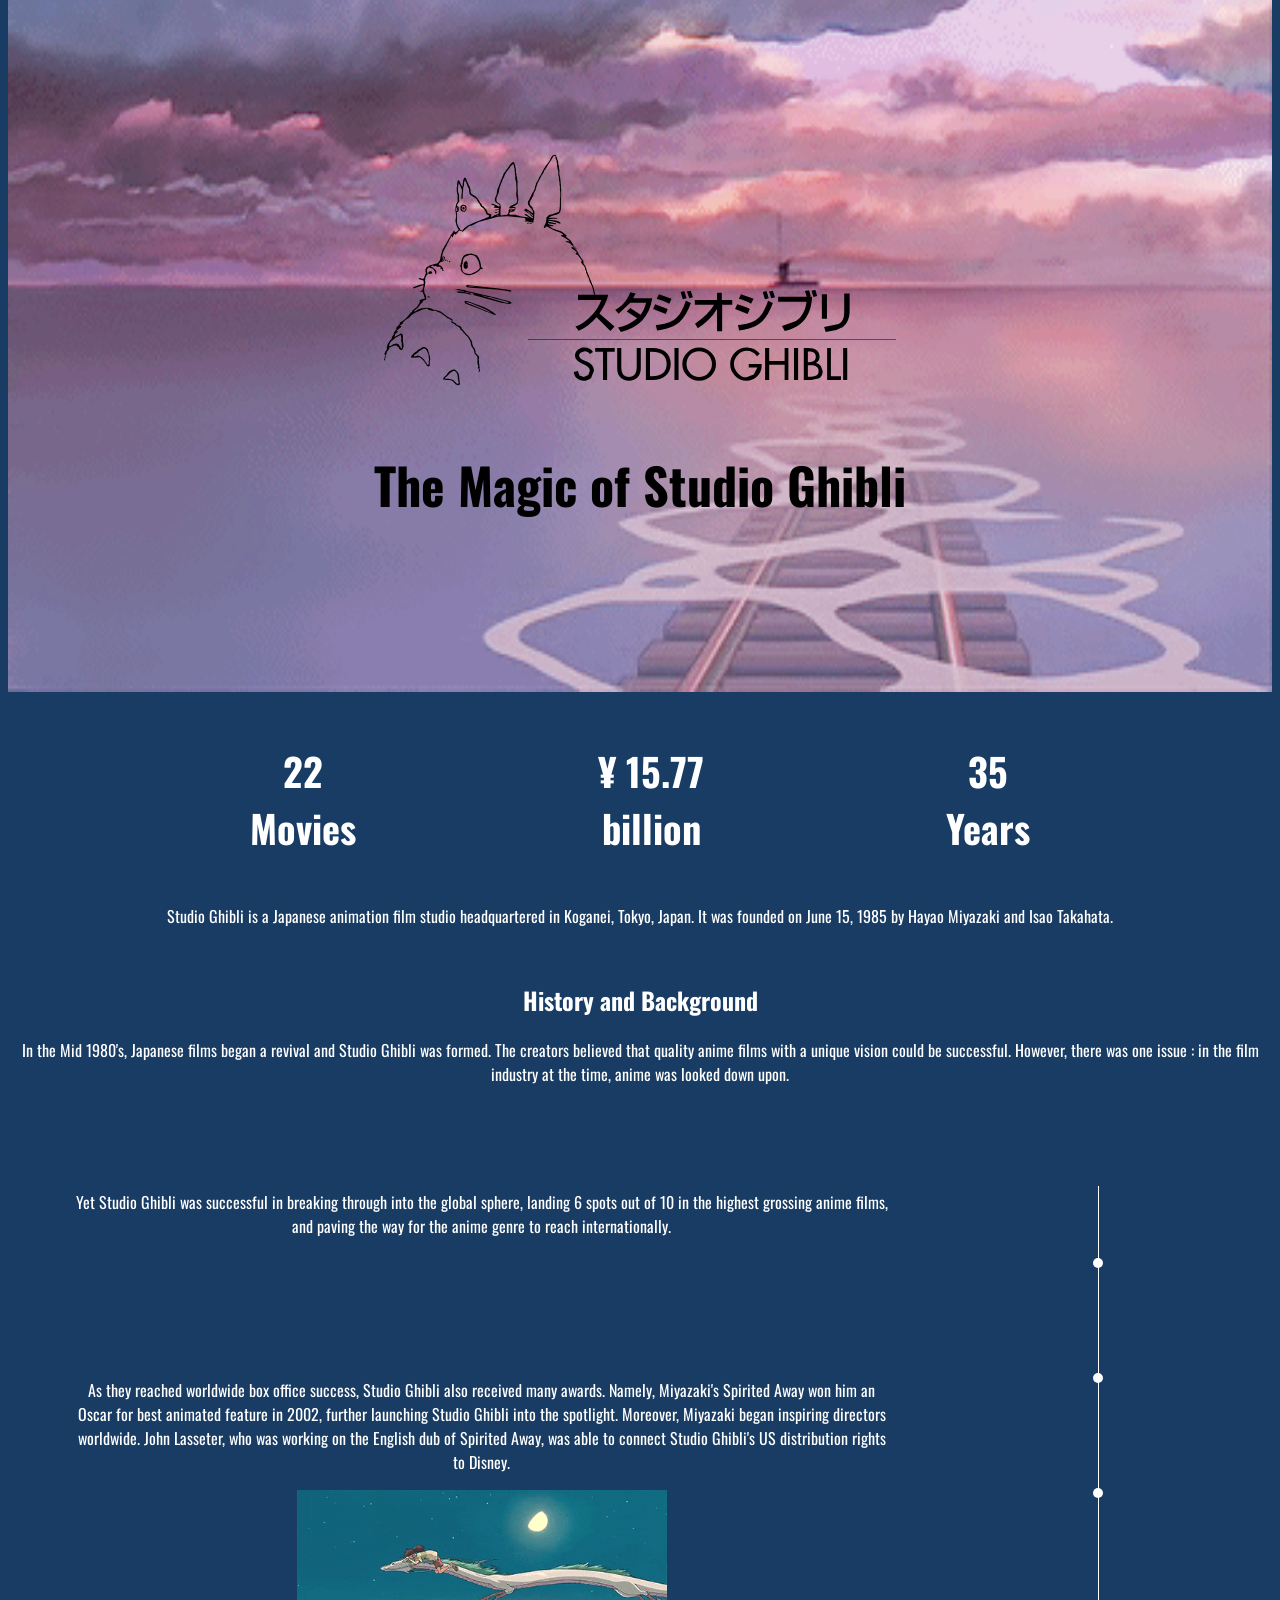
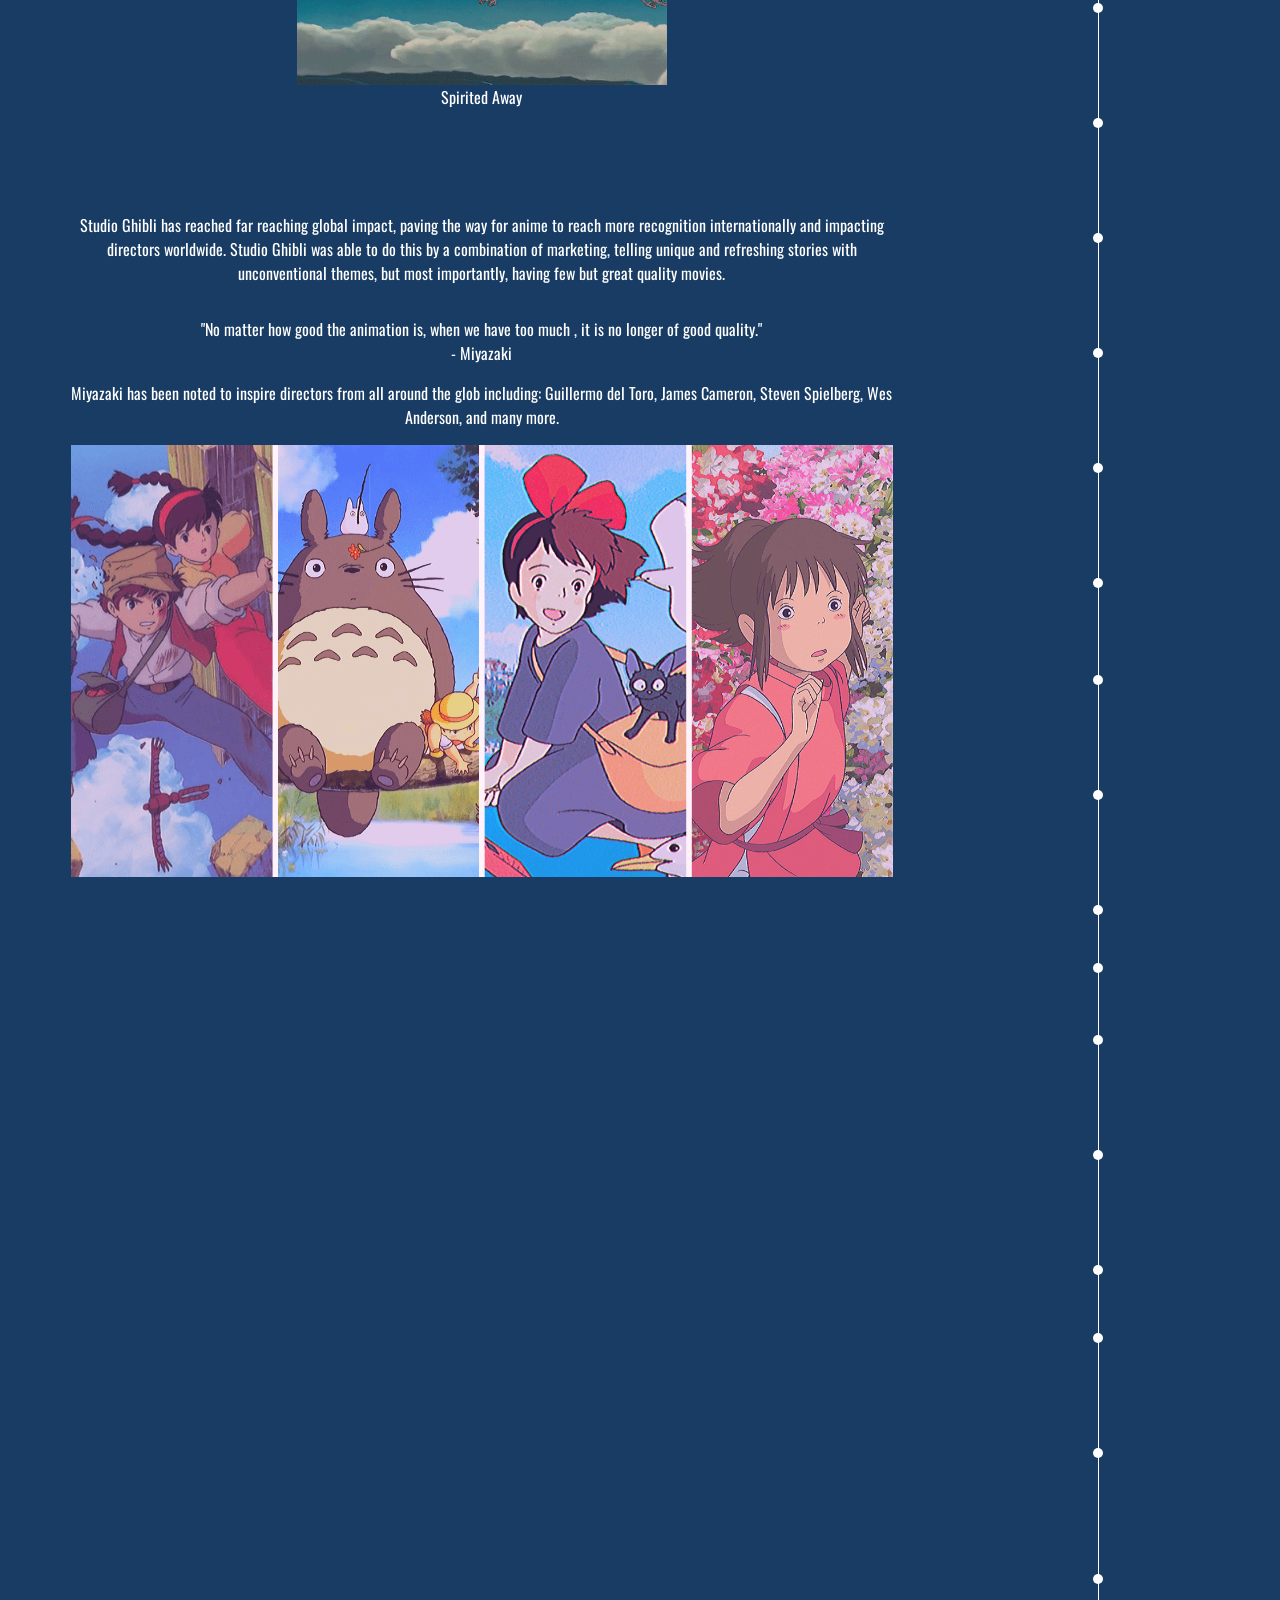
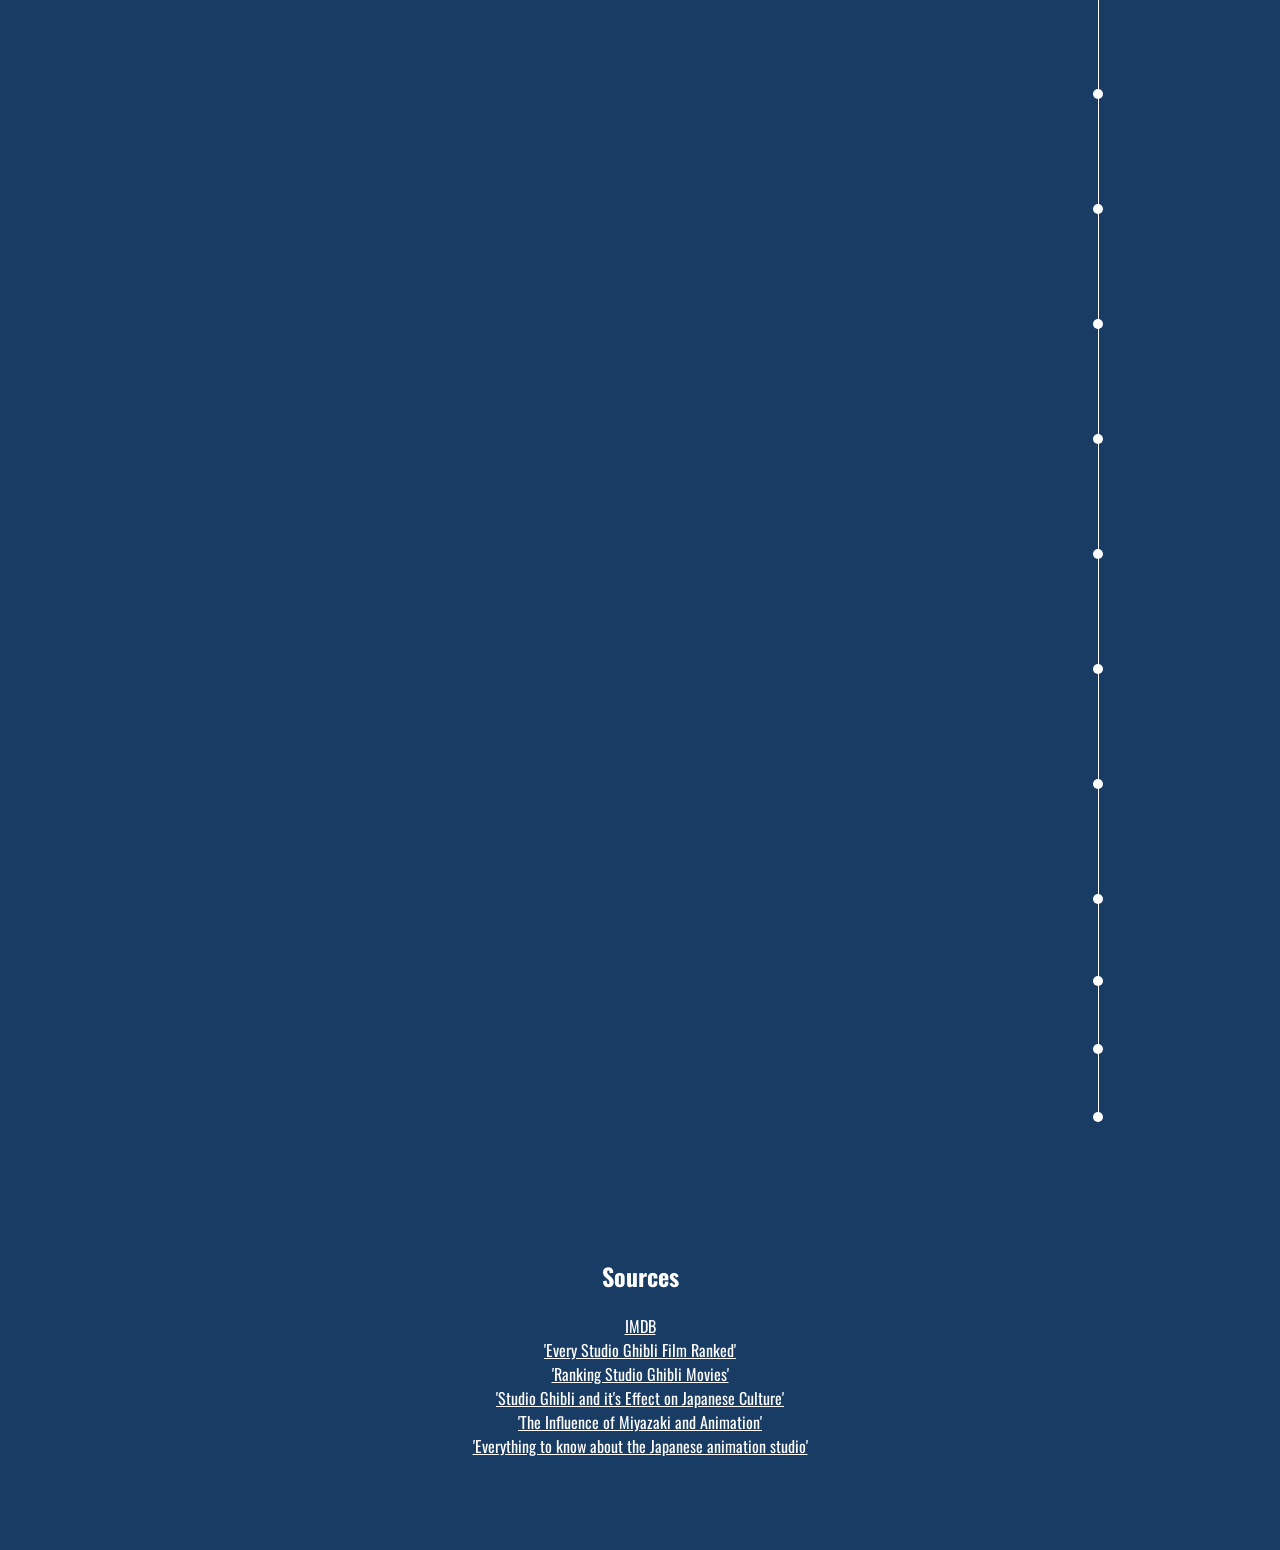
==== index.html @ 390202ee "index" ====
<head>
    <!-- <script src = https://code.highcharts.com/highcharts.js></script> -->
    <script src="https://code.highcharts.com/highcharts.js"></script>
<script src="https://code.highcharts.com/highcharts-more.js"></script>
<script src="https://code.highcharts.com/modules/exporting.js"></script>
<script src="https://code.highcharts.com/modules/accessibility.js"></script>
<link href="https://fonts.googleapis.com/css2?family=PT+Serif&display=swap" rel="stylesheet">
<link href="https://fonts.googleapis.com/css2?family=Oswald&display=swap" rel="stylesheet">
<script src="https://ajax.googleapis.com/ajax/libs/jquery/2.1.3/jquery.min.js"></script>
<link href = "final.css" rel = "stylesheet" type = "text/css"> 

</head>

<body>
    <div id = 'banner'> 
        <img id = 'bannerimg' src = 'banner.gif'> </div>
        <img id = 'overimg' src = 'studio-ghibli-logo.svg'> </div>
        <h1 id = 'title'> The Magic of Studio Ghibli </h1>
    
    <br> 
        <div id = 'container'>

            <div class = 'd1'>
            <h2> 22  <br> Movies </h2>
            </div>

            <div class = 'd1'>
                <h2> ¥ 15.77 <br>  billion </h2>
            </div>

            <div class = 'd1'>
            <h2> 35 <br> Years </h2>
            </div>

        </div>
        <div> 
        
            <p class = 'information'> Studio Ghibli is a Japanese animation film studio headquartered in Koganei, Tokyo, Japan.
                It was founded on June 15, 1985 by Hayao Miyazaki and Isao Takahata.  </p>
            <br>
            <h2> History and Background</h2>
            <p class = 'information'> In the Mid 1980's, Japanese films began a revival and Studio Ghibli was formed. The creators believed that quality anime films
                with a unique vision could be successful. However, there was one issue : in the film industry at the time, anime was looked down upon. 
            <br> 
               
        </div>
    <br>
    <div id = 'vis'> 
        <div id = 'veryleft'> </div>
        <div id = 'left'>
            <br>
            <br>
            <div id = 'top10anime'>
            </div>
            <div id = 'customLegend'> </div>
            <br> 
            <p class = 'information'> Yet Studio Ghibli was successful in breaking through into the global sphere, landing 6 spots out of 10 in the highest grossing anime films, and paving the way for the anime genre to reach internationally.</p>
            
            <br> <br> <br> 
            <div id = 'gross'></div>
            <br>
            <br><br> 

            <p class = 'information'> As they reached worldwide box office success, Studio Ghibli also received many awards. Namely, Miyazaki's Spirited Away won him an Oscar for best animated feature in 2002,
              further launching Studio Ghibli into the spotlight. Moreover, Miyazaki began inspiring directors worldwide. John Lasseter, who was working on the English dub of Spirited Away, was able to connect Studio Ghibli's US distribution rights to Disney. 

          </p>
            <figure>
                <img id = 'spiritedgif' src = 'spiritedgif.gif'>
                <figcaption> Spirited Away</figcaption>
            </figure>
            <br>
            <br>
        
            
            <div id = 'directors'> </div>
            
            <br> 
            <br> 
            <p class = 'information'> Studio Ghibli has reached far reaching global impact, paving the way for anime to reach more recognition internationally and impacting directors worldwide. 
                Studio Ghibli was able to do this by a combination of marketing, telling unique and refreshing stories with unconventional themes, but most importantly, having few but great quality movies. 

            <div id = 'RT'> 
                <div id = 'RTGhibli'> </div>
                <div id = 'RTDisney'> </div>
            </div> 
            <p class = 'information'> "No matter how good the animation is, when we have too much , it is no longer of good quality." <br> - Miyazaki</p>
            <p class = 'information'> Miyazaki has been noted to inspire directors from all around the glob including: Guillermo del Toro, James Cameron, Steven Spielberg, Wes Anderson, and many more.</p>
            <div class = 'lastpic'> 
                <img id = 'characters' src = 'characters.png'> 
            </div>
           
        </div>
        <div id = 'center'>

        </div>

        <div id = 'right'>

              
              <section class="timeline">
                <ul>
                  <li>
                    <div class = 'timelinediv'>
                      <time>June 15, 1985</time>  Studio Ghibli is founded by Hayao Miyazaki and Isao Takahata
                    </div>
                  </li>
                  <li>
                    <div class = 'timelinediv'>
                      <img id = 'cits' src  = 'castleinthesky.jpg' alt = 'logo'>
                      <p class = 'img_description'> <time> August 2, 1986 </time> Castle in the Sky is released. A story about a boy and a girl attempting to keep a crystal away from a military organisation.</p>
                    </div>
                  </li>
                  <li>
                    <div class = 'timelinediv'>
                        <img id = 'cits' src  = 'gof.jpg' alt = 'logo'>
                        <p class = 'img_description'> <time> April 16, 1988 </time> Grave of the Fireflies is released. A tale Seita and his younger sister whose home is bombed during WWII.</p>

                    </div>
                  </li>
                  <li>
                    <div class = 'timelinediv'>
                        <img id = 'cits' src  = 'totoro.jpeg' alt = 'logo'>
                        <p class = 'img_description'> <time> April 16, 1988 </time> My Neighbor Totoro is released. While exploring the neighbouring forest, Mei stumbles upon a magical world of cryptids, creatures and monsters</p>

                    </div>
                  </li>
                  <li>
                    <div class = 'timelinediv'>
                        <img id = 'cits' src  = 'kiki.jpg' alt = 'logo'>
                        <p class = 'img_description'> <time> July 29, 1989 </time> Kiki's Delivery Service is released. Kiki is a young witch in training who moves to a new town and freelances at a bakery</p>

                    </div>
                  </li>
                  <li>
                    <div class = 'timelinediv'>
                        <img id = 'cits' src  = 'onlyyes.jpg' alt = 'logo'>
                        <p class = 'img_description'> <time> July 20, 1991 </time> Only Yesterday is released. A realistic drama of Taeko Okajima’s life: as a school girl and her in the present day. </p>

                    </divclass>
                  </li>
                  <li>
                    <div class = 'timelinediv'>
                        <img id = 'cits' src  = 'porco.jpg' alt = 'logo'>
                        <p class = 'img_description'> <time> July 18, 1992 </time> Porco Rosso is released. Transformed into a pig following the events of WWI, Porco Rosso lives out his days as a freelance bounty hunter,</p>

                    </div>
                  </li>
                  <li>
                    <div class = 'timelinediv'>
                        <img id = 'cits' src  = 'oceanwaves.jpg' alt = 'logo'>
                        <p class = 'img_description'> <time> May 5, 1993 </time> Ocean Waves is released. It is about a love triangle between two good friends and a new girl.</p>

                    </div>
                  </li>
                  <li>
                    <div class = 'timelinediv'>
                        <img id = 'cits' src  = 'pompoko.jpeg' alt = 'logo'>
                        <p class = 'img_description'> <time> May 16, 1994 </time> Pom Poko is released. The raccoon community must learn to defend themselves using transformation</p>

                    </div>
                  </li>

                  <li>
                    <div class = 'timelinediv'>
                       
                       <time> 1997 </time> Princess Mononoke becomes the first ever animated film to win the Japan Academy Prize for Picture of the Year.
                    </div>
                  </li>
                  <li>
                    <div class = 'timelinediv'>
                        <img id = 'cits' src  = 'woth.jpg' alt = 'logo'>
                        <p class = 'img_description'> <time> July 15, 1995 </time> Whisper of the Heart is released. When Shizuku finds that every library book has already been checked by ‘Seiji’, she sets out to find him</p>

                    </div>
                  </li>
                           
                  <li>
                    <div class = 'timelinediv'>
                        <img id = 'cits' src  = 'pm.jpeg' alt = 'logo'>
                        <p class = 'img_description'> <time> July 12, 1997 </time> Princess Mononoke is released. Prince Ashitaka protects his rural village from threats of the forest</p>

                    </div>
                  </li>


                  <li>
                    <div class = 'timelinediv'>
                       January 21, 1998 </time> Yoshifumi Kondo, Miyazaki's successor, unexpectedly dies. 
                    </div>
                  </li>
                  <li>
                    <div class = 'timelinediv'>
                       September 1988 </time>Studio Ghibli makes its first appearance in US Theaters with "Kiki's Delivery Service"
                    </div>
                  </li>
                  <li>
                    <div class = 'timelinediv'>
                        <img id = 'cits' src  = 'yamadas.jpeg' alt = 'logo'>
                        <p class = 'img_description'> <time> July 17, 1999 </time> My Neighbors the Yamadas is released. The film follows the Yamada family as they struggle as a barely functional family.</p>

                    </div>
                  </li>
                  <li>
                    <div class = 'timelinediv'>
                        <img id = 'cits' src  = 'spirited.jpg' alt = 'logo'>
                        <p class = 'img_description'> <time> July 20, 2001 </time> Spirited Away is released. Chihiro is seperated from her parents after entering an abandoned village and is thrown into the spirit world. </p>

                    </div>
                  </li>
                  <li>
                    <div class = 'timelinediv'>
                      
                        <time> October 2001 </time>Studio Ghibli Museum is opened

                    </div>
                  </li>
                  <li>
                    <div class = 'timelinediv'>
                        <img id = 'cits' src  = 'catreturns.svg' alt = 'logo'>
                        <p class = 'img_description'> <time> July 20, 2002 </time> The Cat Returns is released. When high schooler Haru saves a cat from oncoming traffic, she is sucked into the secret world of cats.</p>

                    </div>
                </li>
                <li>
                    <div class = 'timelinediv'>
                       
                       <time> 2003 </time> Hayao Miyazaki wins an Oscar for best nominated feature for his film "Spirited Away". It is the first non-English language film to win this Oscar.
                    </div>
                  </li>
                <li>
                    <div class = 'timelinediv'>
                        <img id = 'cits' src  = 'howlsmoving.jpg' alt = 'logo'>
                        <p class = 'img_description'> <time> November 20, 2004 </time> Howl's Moving Castle is released. When Sophie is cursed and turns to a 90-year-old woman, she seeks out Howl and his castle</p>

                    </div>
                </li>
                <li>
                    <div class = 'timelinediv'>
                        <img id = 'cits' src  = 'tales.jpg' alt = 'logo'>
                        <p class = 'img_description'> <time> July 29, 2006 </time> Tales from Earthsea is released. In the land of Earthsea, a mysterious force threatens to plunge humanity into destruction and chaos</p>

                    </div>
                </li>
                <li>
                    <div class = 'timelinediv'>
                        <img id = 'cits' src  = 'ponyo.jpg' alt = 'logo'>
                        <p class = 'img_description'> <time> July 19, 2008 </time> Ponyo is released. The daughter of the underwater sea-wizard Fujimoto, escape onto the surface to be adopted into the family of Sōsuke</p>

                    </div>
                </li>
                <li>
                    <div class = 'timelinediv'>
                        <img id = 'cits' src  = 'arriety.jpg' alt = 'logo'>
                        <p class = 'img_description'> <time> July 10, 2010 </time> Arrietty is released. Arrietty is a miniature being known as a burrower, her family are maybe the last of their kind.</p>

                    </div>
                </li>
                <li>
                    <div class = 'timelinediv'>
                        <img id = 'cits' src  = 'uponpoppy.jpg' alt = 'logo'>
                        <p class = 'img_description'> <time> July 16, 2011 </time> From Up on Poppy Hill is released. The film tells the story of Umi Matsuzaki, a high school girl living in a boarding house. </p>

                    </div>
                </li>
                <li>
                    <div class = 'timelinediv'>
                        <img id = 'cits' src  = 'windrises.jpg' alt = 'logo'>
                        <p class = 'img_description'> <time> July 20, 2013 </time> The Wind Rises is released. The film follows Jiro as he trains to be a prodigious aircraft designer</p>

                    </div>
                </li>
                <li>
                    <div class = 'timelinediv'>
                        <img id = 'cits' src  = 'kaguya' alt = 'logo'>
                        <p class = 'img_description'> <time> November 23, 2013 </time>The Tale of Princess Kaguya is released. Based on a story from 10th century folklore, Princess Kaguya is found, the size of a bean, in a bamboo shoot.</p>
                    </div>
                  </li>
                  <li>
                    <div class = 'timelinediv'>
                        <img id = 'cits' src  = 'marnie.jpg' alt = 'logo'>
                        <p class = 'img_description'> <time> July 19, 2014 </time> When Marnie Was There is released. Anna finds a mysterious kindred spirit in Marnie, a girl who lives in an austere mansion</p>

                    </div>
                  </li>
                  <li>
                    <div class = 'timelinediv'>
                       
                       <time> 2017 </time> Hayao Miyazaki comes out of retirement to work on his upcoming unreleased movie.
                    </div>
                  </li>
                  <li>
                    <div class = 'timelinediv'>
                       
                       <time> April 5, 2018 </time> Founder and Director Isao Takahata dies at age 82. 
                    </div>
                  </li>
                  <li>
                    <div class = 'timelinediv'>
                       
                       <time> Fall 2022 </time> Studio Ghibli Theme Park is set to open.
                    </div>
                  </li>
                </ul>
              </section>
           

            </div>
        </div>

    </div>
    <div id = 'credits'> 
      <h2> Sources </h2>
      <a class = 'link' href="pro.imdb.com"> IMDB </a>
      <br> 
      <a class = 'link' href="https://www.nme.com/blogs/nme-blogs/films-of-studio-ghibli-ranked-2365718">'Every Studio Ghibli Film Ranked'</a>
      <br> 
      <a class = 'link' href= 'https://www.nytimes.com/2017/10/12/movies/ranking-studio-ghibli-movies.html'> 'Ranking Studio Ghibli Movies' </a>
      <br> 
      <a class = 'link' href= 'https://www.arcgis.com/apps/Cascade/index.html?appid=b2e39738b7d140babc407db5a40415e8'> 'Studio Ghibli and it's Effect on Japanese Culture' </a>
      <br>
      <a class = 'link' href= 'https://controlforever.com/read/influence-miyazaki-animation/'> 'The Influence of Miyazaki and Animation' </a>
      <br>
      <a class = 'link' href= 'https://www.vogue.fr/fashion-culture/article/studio-ghibli-everything-to-know-japanese-animation'> 'Everything to know about the Japanese animation studio' </a>
    </div>
</body>




<script src="http://ajax.googleapis.com/ajax/libs/jquery/1.7.1/jquery.min.js" type="text/javascript"></script>
<script src = "final.js"></script>
---- final.css ----
body {
    background-color: #183C64;
}
figcaption{
    color: white;
    font-family: 'Oswald';
    text-align: center;
}
.symbol {
    width:20px;
    height:20px;
    margin-right:20px;
    float:left;
    -webkit-border-radius: 10px;
    border-radius: 10px;
}
.serieName {
    float:left;
    cursor:pointer;
    font-family: 'Oswald';
    font-size: 1.5vw;
    
}

.item {
    height:40px;
    clear:both;
    background-color: white;
    padding-left: 5%;
    
}

#spiritedgif{
    display: block;
    margin-left: auto;
    margin-right: auto;
    width: 50%;
}

h2, h3{
    font-family: 'Oswald';
    color: white;
}
h2{
    text-align: center;
}
.information{
    text-align: center;
    color: white;
}
h1{
    text-align: center;
    font-family: 'Oswald';
    font-size: 50px;
    /* color: white; */
}
#overimg{
    position: absolute;
    top: 5%;
    left: 30%;
    width: 40%;
    height: 50%;
}
#title{
    position: absolute;
    top: 50%;
    left: 50%;
    transform: translate(-50%, -50%);
}

#banner{
    width: 100%;
    height: 100%;
    margin-top: -100px;
    margin-bottom: -100px;
}

#characters{
    width: 100%;
}


#banner img{
  
    width: 100%;
    height: 100%;
    overflow: hidden;
    margin-top: -100px;
    margin-bottom: -100px;
}   



#cits{
    width:100px;
    height: 100px;
    left: -275px;
}

p {
    font-family: 'Oswald', sans-serif
}

.blurb{
    text-align: center
}

div {
    overflow-x: hidden;
}
#gross, #figcap, #top10anime, #directors{
    width: 100%;
    height: auto;
}


#vis{
    display:flex;
    flex-direction: row;
    width: 100%
}
#veryleft{
    width: 5%;
}
#right{
    width: 27.5%;
}
#center{
    width: 2.5%;
}
#left{
    width: 65%;
}

#RT{
    display: flex;
    flex-direction: row;
}
#RT div{
    width: 50%;
}
#container{
    border: 0px;
    display: flex;
    justify-content: space-evenly;
    flex-direction: row;
}



.d1{
    text-align: center;
    font-size: 2vw;

}

.img_description{
    position: absolute;
    top: -10;
    bottom: 10;
    left:5;
    right: 0;
    background:  black;
    color: #fff;
    visibility: hidden;
    opacity: 0;
    transition: opacity 0.2s, visibility .2s;
    height: 100%;
    width: 100%;
    padding: 0;
}
.timelinediv:hover .img_description{
    visibility: visible;
    opacity: 1;
}


.timeline  {
    font: normal 16px/1.5 "Helvetica Neue", sans-serif;
    background: #183C64;
    color:white;
    overflow-x: auto;
    padding-bottom: 50px;
  } 

.timeline ul {
    background: #183C64;
    padding: 50px 0;
  }

.timeline ul li {
    list-style-type: none;
    position: relative;
    width: 1px;
    margin: 0 auto;
    padding-top: 5px;
    background: white;
  }

.timeline ul li::after {
    content: '';
    position: absolute;
    left: 50%;
    bottom: 0;
    transform: translateX(-50%);
    width: 10px;
    height: 10px;
    border-radius: 50%;
    background: inherit;
  }

.timeline ul li div {
    position: relative;
    bottom: 0;
    width: 100;
    padding: 5px;
    background: black;
    font-family: "Oswald";
    font-size: 0.75vw;
  }

.timeline ul li div img{
    width: 100%;

}


  
.timeline ul li:nth-child(odd) div {
    left: 2vw;
  }
.timeline ul li:nth-child(even) div {
    left: -12em;
  }

time {
    display: block;
    font-size: 1vw;
    font-weight: bold;
    margin-bottom: 5px;
  }

  

.timeline ul li::after {
    transition:  .5s ease-in-out;
  }
 
  
.timeline ul li.in-view::after {
    background: black;
}
  
.timeline ul li div {
    visibility: hidden;
    opacity: 0;
    transition: all .5s ease-in-out;
  }
  .timeline ul li:nth-child(odd) div {
    transform: translate3d(200px, 0, 0);
  }
  
  .timeline ul li:nth-child(even) div {
    transform: translate3d(-200px, 0, 0);
  }
  
  .timeline ul li.in-view div {
    transform: none;
    visibility: visible;
    opacity: 1;
  }


#credits{
    text-align: center;
}

.link{
    color: white;
    font-family: 'Oswald';
}
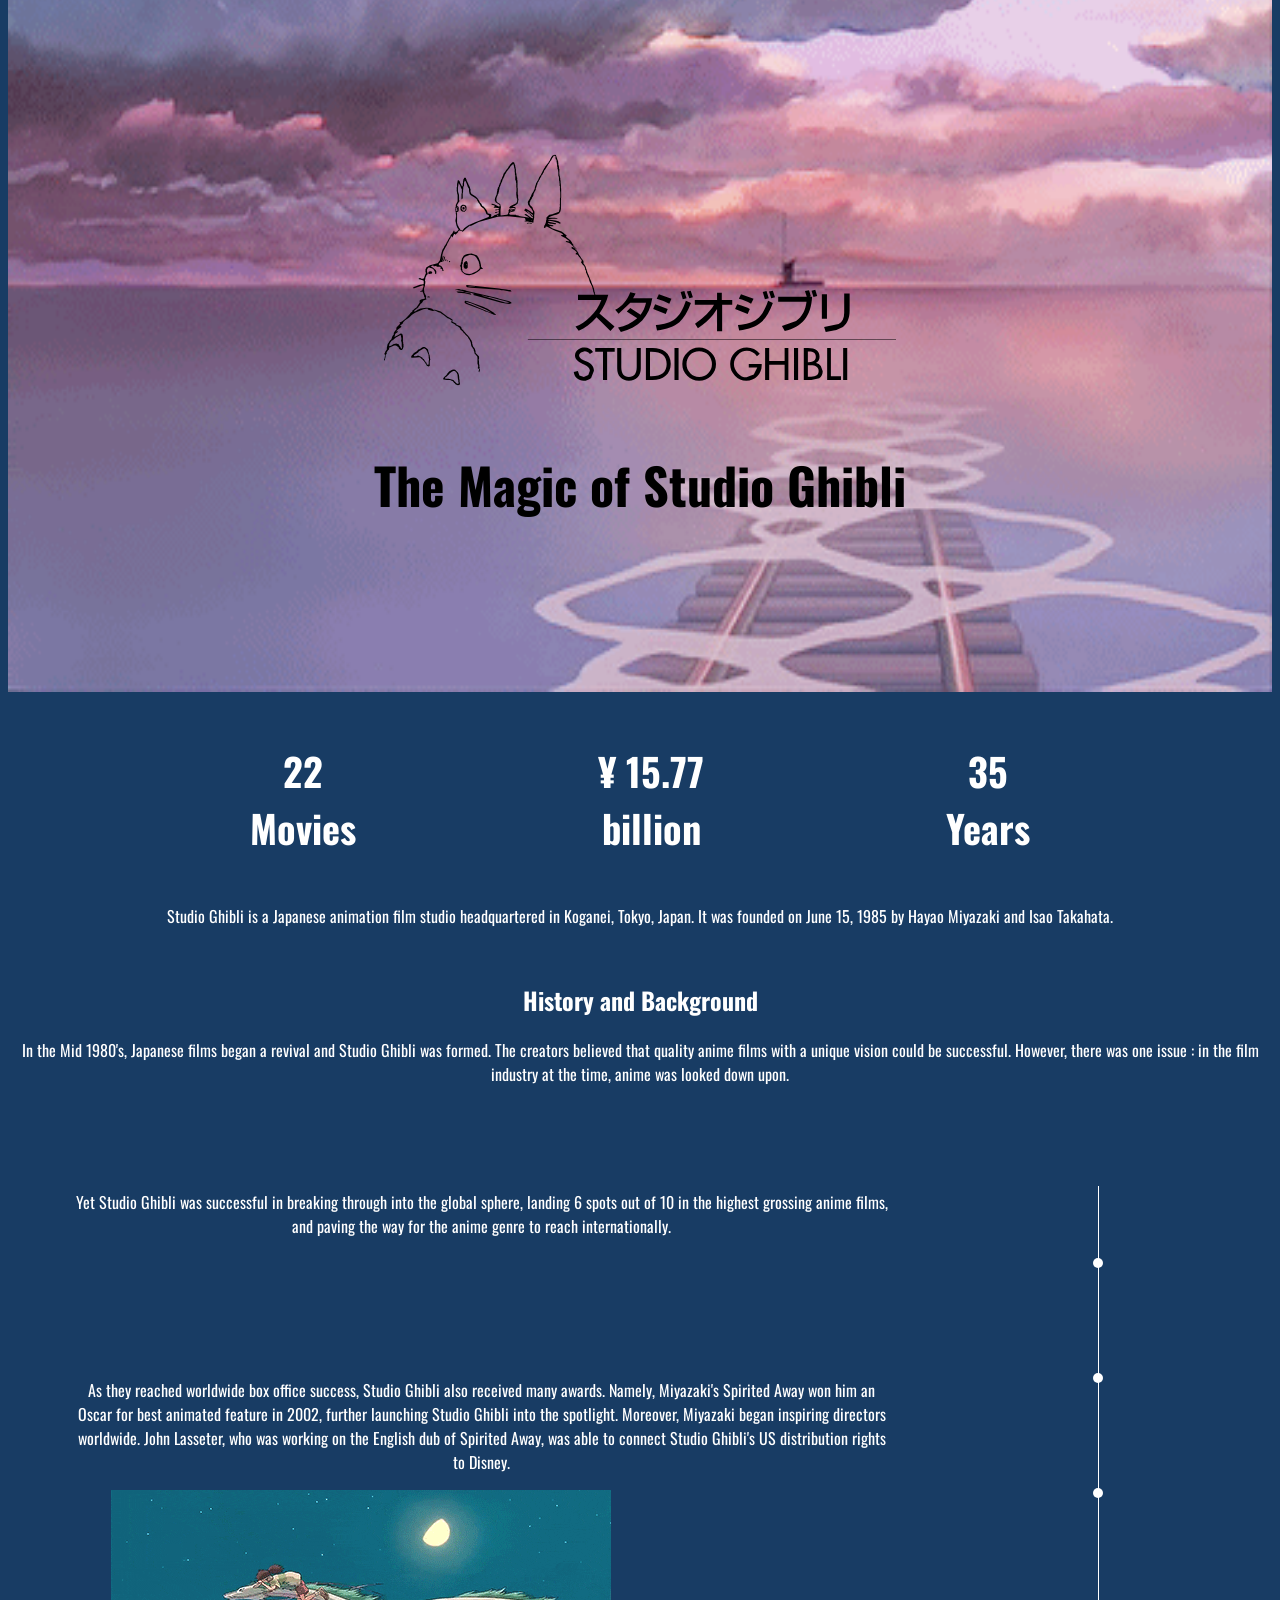
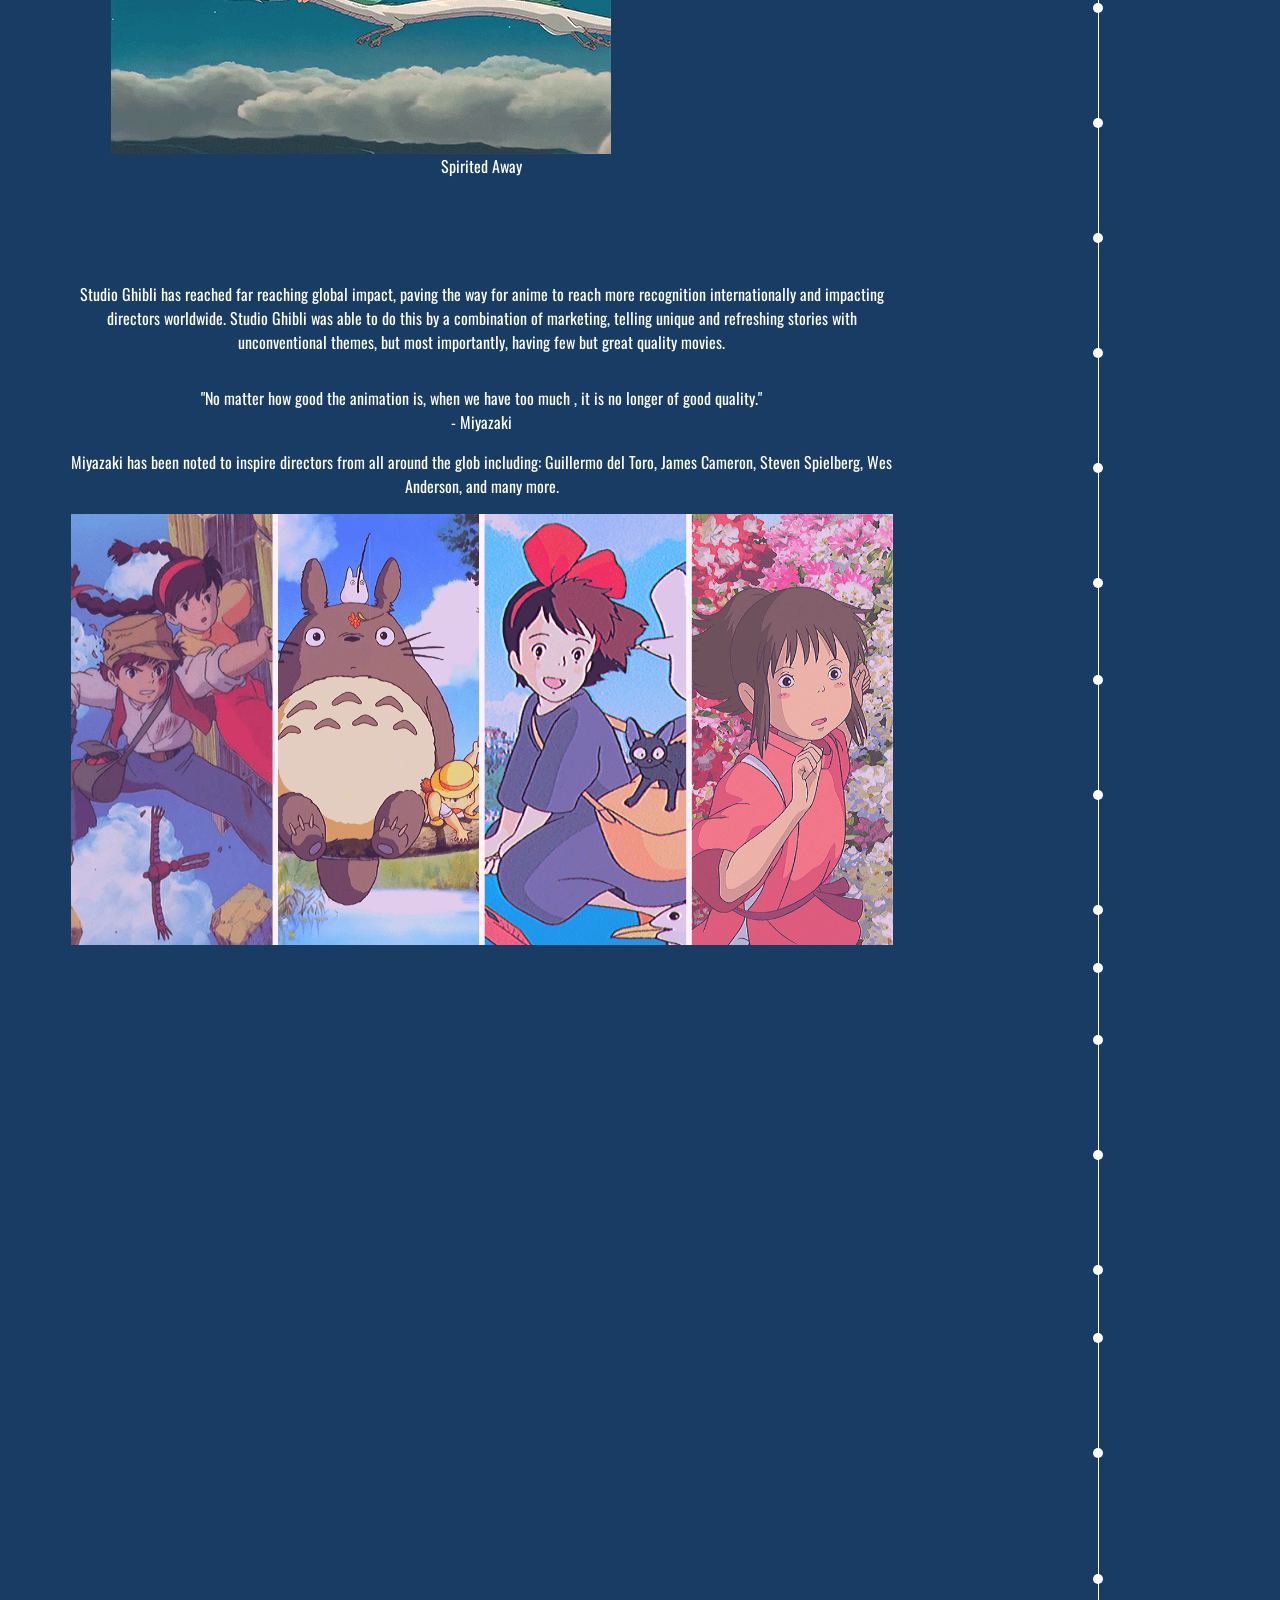
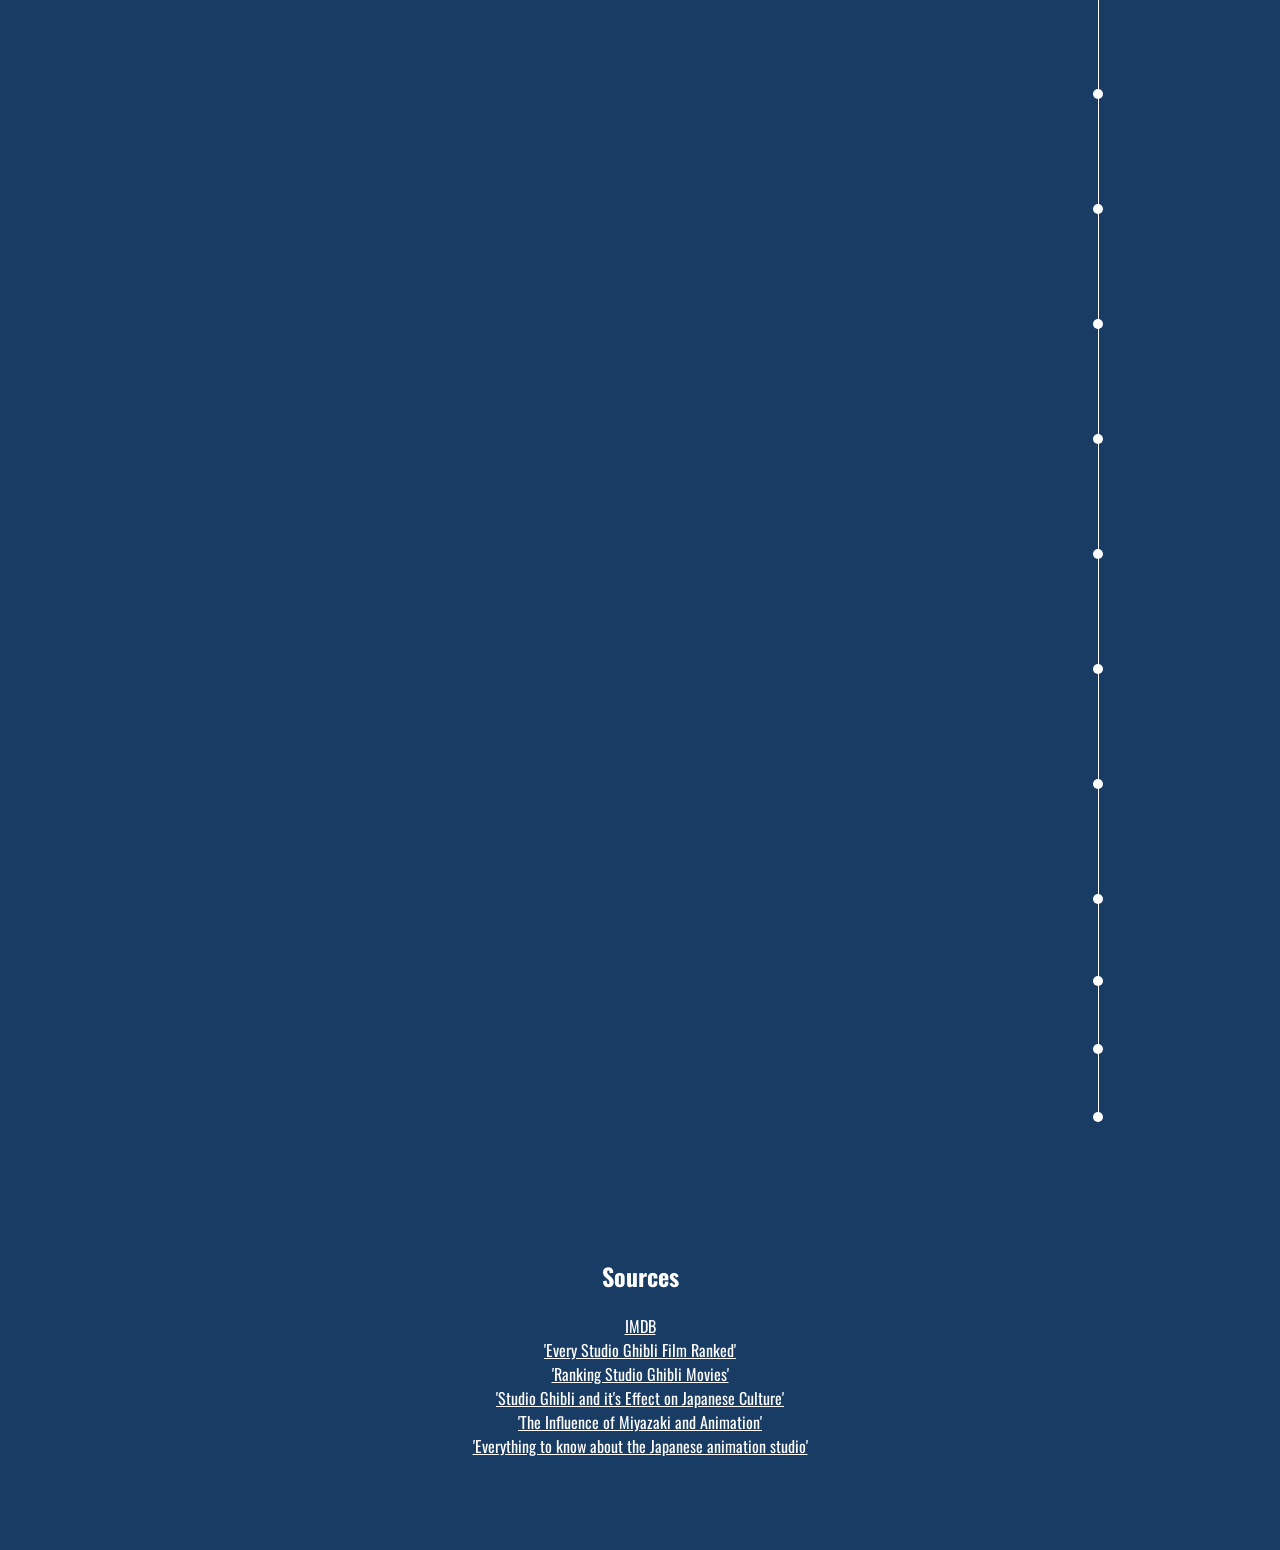
==== commit 3ca2d970: "images" ====
--- a/index.html
+++ b/index.html
@@ -13,8 +13,8 @@
 
 <body>
     <div id = 'banner'> 
-        <img id = 'bannerimg' src = 'banner.gif'> </div>
-        <img id = 'overimg' src = 'studio-ghibli-logo.svg'> </div>
+        <img id = 'bannerimg' src = 'images/banner.gif'> </div>
+        <img id = 'overimg' src = 'images/studio-ghibli-logo.svg'> </div>
         <h1 id = 'title'> The Magic of Studio Ghibli </h1>
     
     <br> 
@@ -66,7 +66,7 @@
 
           </p>
             <figure>
-                <img id = 'spiritedgif' src = 'spiritedgif.gif'>
+                <img id = 'images/spiritedgif' src = 'images/spiritedgif.gif'>
                 <figcaption> Spirited Away</figcaption>
             </figure>
             <br>
@@ -87,7 +87,7 @@
             <p class = 'information'> "No matter how good the animation is, when we have too much , it is no longer of good quality." <br> - Miyazaki</p>
             <p class = 'information'> Miyazaki has been noted to inspire directors from all around the glob including: Guillermo del Toro, James Cameron, Steven Spielberg, Wes Anderson, and many more.</p>
             <div class = 'lastpic'> 
-                <img id = 'characters' src = 'characters.png'> 
+                <img id = 'characters' src = 'images/characters.png'> 
             </div>
            
         </div>
@@ -107,55 +107,55 @@
                   </li>
                   <li>
                     <div class = 'timelinediv'>
-                      <img id = 'cits' src  = 'castleinthesky.jpg' alt = 'logo'>
+                      <img id = 'cits' src  = 'images/castleinthesky.jpg' alt = 'logo'>
                       <p class = 'img_description'> <time> August 2, 1986 </time> Castle in the Sky is released. A story about a boy and a girl attempting to keep a crystal away from a military organisation.</p>
                     </div>
                   </li>
                   <li>
                     <div class = 'timelinediv'>
-                        <img id = 'cits' src  = 'gof.jpg' alt = 'logo'>
+                        <img id = 'cits' src  = 'images/gof.jpg' alt = 'logo'>
                         <p class = 'img_description'> <time> April 16, 1988 </time> Grave of the Fireflies is released. A tale Seita and his younger sister whose home is bombed during WWII.</p>
 
                     </div>
                   </li>
                   <li>
                     <div class = 'timelinediv'>
-                        <img id = 'cits' src  = 'totoro.jpeg' alt = 'logo'>
+                        <img id = 'cits' src  = 'images/totoro.jpeg' alt = 'logo'>
                         <p class = 'img_description'> <time> April 16, 1988 </time> My Neighbor Totoro is released. While exploring the neighbouring forest, Mei stumbles upon a magical world of cryptids, creatures and monsters</p>
 
                     </div>
                   </li>
                   <li>
                     <div class = 'timelinediv'>
-                        <img id = 'cits' src  = 'kiki.jpg' alt = 'logo'>
+                        <img id = 'cits' src  = 'images/kiki.jpg' alt = 'logo'>
                         <p class = 'img_description'> <time> July 29, 1989 </time> Kiki's Delivery Service is released. Kiki is a young witch in training who moves to a new town and freelances at a bakery</p>
 
                     </div>
                   </li>
                   <li>
                     <div class = 'timelinediv'>
-                        <img id = 'cits' src  = 'onlyyes.jpg' alt = 'logo'>
+                        <img id = 'cits' src  = 'images/onlyyes.jpg' alt = 'logo'>
                         <p class = 'img_description'> <time> July 20, 1991 </time> Only Yesterday is released. A realistic drama of Taeko Okajima’s life: as a school girl and her in the present day. </p>
 
                     </divclass>
                   </li>
                   <li>
                     <div class = 'timelinediv'>
-                        <img id = 'cits' src  = 'porco.jpg' alt = 'logo'>
+                        <img id = 'cits' src  = 'images/porco.jpg' alt = 'logo'>
                         <p class = 'img_description'> <time> July 18, 1992 </time> Porco Rosso is released. Transformed into a pig following the events of WWI, Porco Rosso lives out his days as a freelance bounty hunter,</p>
 
                     </div>
                   </li>
                   <li>
                     <div class = 'timelinediv'>
-                        <img id = 'cits' src  = 'oceanwaves.jpg' alt = 'logo'>
+                        <img id = 'cits' src  = 'images/oceanwaves.jpg' alt = 'logo'>
                         <p class = 'img_description'> <time> May 5, 1993 </time> Ocean Waves is released. It is about a love triangle between two good friends and a new girl.</p>
 
                     </div>
                   </li>
                   <li>
                     <div class = 'timelinediv'>
-                        <img id = 'cits' src  = 'pompoko.jpeg' alt = 'logo'>
+                        <img id = 'cits' src  = 'images/pompoko.jpeg' alt = 'logo'>
                         <p class = 'img_description'> <time> May 16, 1994 </time> Pom Poko is released. The raccoon community must learn to defend themselves using transformation</p>
 
                     </div>
@@ -169,7 +169,7 @@
                   </li>
                   <li>
                     <div class = 'timelinediv'>
-                        <img id = 'cits' src  = 'woth.jpg' alt = 'logo'>
+                        <img id = 'cits' src  = 'images/woth.jpg' alt = 'logo'>
                         <p class = 'img_description'> <time> July 15, 1995 </time> Whisper of the Heart is released. When Shizuku finds that every library book has already been checked by ‘Seiji’, she sets out to find him</p>
 
                     </div>
@@ -177,7 +177,7 @@
                            
                   <li>
                     <div class = 'timelinediv'>
-                        <img id = 'cits' src  = 'pm.jpeg' alt = 'logo'>
+                        <img id = 'cits' src  = 'images/pm.jpeg' alt = 'logo'>
                         <p class = 'img_description'> <time> July 12, 1997 </time> Princess Mononoke is released. Prince Ashitaka protects his rural village from threats of the forest</p>
 
                     </div>
@@ -196,14 +196,14 @@
                   </li>
                   <li>
                     <div class = 'timelinediv'>
-                        <img id = 'cits' src  = 'yamadas.jpeg' alt = 'logo'>
+                        <img id = 'cits' src  = 'images/yamadas.jpeg' alt = 'logo'>
                         <p class = 'img_description'> <time> July 17, 1999 </time> My Neighbors the Yamadas is released. The film follows the Yamada family as they struggle as a barely functional family.</p>
 
                     </div>
                   </li>
                   <li>
                     <div class = 'timelinediv'>
-                        <img id = 'cits' src  = 'spirited.jpg' alt = 'logo'>
+                        <img id = 'cits' src  = 'images/spirited.jpg' alt = 'logo'>
                         <p class = 'img_description'> <time> July 20, 2001 </time> Spirited Away is released. Chihiro is seperated from her parents after entering an abandoned village and is thrown into the spirit world. </p>
 
                     </div>
@@ -217,7 +217,7 @@
                   </li>
                   <li>
                     <div class = 'timelinediv'>
-                        <img id = 'cits' src  = 'catreturns.svg' alt = 'logo'>
+                        <img id = 'cits' src  = 'images/catreturns.svg' alt = 'logo'>
                         <p class = 'img_description'> <time> July 20, 2002 </time> The Cat Returns is released. When high schooler Haru saves a cat from oncoming traffic, she is sucked into the secret world of cats.</p>
 
                     </div>
@@ -230,55 +230,55 @@
                   </li>
                 <li>
                     <div class = 'timelinediv'>
-                        <img id = 'cits' src  = 'howlsmoving.jpg' alt = 'logo'>
+                        <img id = 'cits' src  = 'images/howlsmoving.jpg' alt = 'logo'>
                         <p class = 'img_description'> <time> November 20, 2004 </time> Howl's Moving Castle is released. When Sophie is cursed and turns to a 90-year-old woman, she seeks out Howl and his castle</p>
 
                     </div>
                 </li>
                 <li>
                     <div class = 'timelinediv'>
-                        <img id = 'cits' src  = 'tales.jpg' alt = 'logo'>
+                        <img id = 'cits' src  = 'images/tales.jpg' alt = 'logo'>
                         <p class = 'img_description'> <time> July 29, 2006 </time> Tales from Earthsea is released. In the land of Earthsea, a mysterious force threatens to plunge humanity into destruction and chaos</p>
 
                     </div>
                 </li>
                 <li>
                     <div class = 'timelinediv'>
-                        <img id = 'cits' src  = 'ponyo.jpg' alt = 'logo'>
+                        <img id = 'cits' src  = 'images/ponyo.jpg' alt = 'logo'>
                         <p class = 'img_description'> <time> July 19, 2008 </time> Ponyo is released. The daughter of the underwater sea-wizard Fujimoto, escape onto the surface to be adopted into the family of Sōsuke</p>
 
                     </div>
                 </li>
                 <li>
                     <div class = 'timelinediv'>
-                        <img id = 'cits' src  = 'arriety.jpg' alt = 'logo'>
+                        <img id = 'cits' src  = 'images/arriety.jpg' alt = 'logo'>
                         <p class = 'img_description'> <time> July 10, 2010 </time> Arrietty is released. Arrietty is a miniature being known as a burrower, her family are maybe the last of their kind.</p>
 
                     </div>
                 </li>
                 <li>
                     <div class = 'timelinediv'>
-                        <img id = 'cits' src  = 'uponpoppy.jpg' alt = 'logo'>
+                        <img id = 'cits' src  = 'images/uponpoppy.jpg' alt = 'logo'>
                         <p class = 'img_description'> <time> July 16, 2011 </time> From Up on Poppy Hill is released. The film tells the story of Umi Matsuzaki, a high school girl living in a boarding house. </p>
 
                     </div>
                 </li>
                 <li>
                     <div class = 'timelinediv'>
-                        <img id = 'cits' src  = 'windrises.jpg' alt = 'logo'>
+                        <img id = 'cits' src  = 'images/windrises.jpg' alt = 'logo'>
                         <p class = 'img_description'> <time> July 20, 2013 </time> The Wind Rises is released. The film follows Jiro as he trains to be a prodigious aircraft designer</p>
 
                     </div>
                 </li>
                 <li>
                     <div class = 'timelinediv'>
-                        <img id = 'cits' src  = 'kaguya' alt = 'logo'>
+                        <img id = 'cits' src  = 'images/kaguya' alt = 'logo'>
                         <p class = 'img_description'> <time> November 23, 2013 </time>The Tale of Princess Kaguya is released. Based on a story from 10th century folklore, Princess Kaguya is found, the size of a bean, in a bamboo shoot.</p>
                     </div>
                   </li>
                   <li>
                     <div class = 'timelinediv'>
-                        <img id = 'cits' src  = 'marnie.jpg' alt = 'logo'>
+                        <img id = 'cits' src  = 'images/marnie.jpg' alt = 'logo'>
                         <p class = 'img_description'> <time> July 19, 2014 </time> When Marnie Was There is released. Anna finds a mysterious kindred spirit in Marnie, a girl who lives in an austere mansion</p>
 
                     </div>
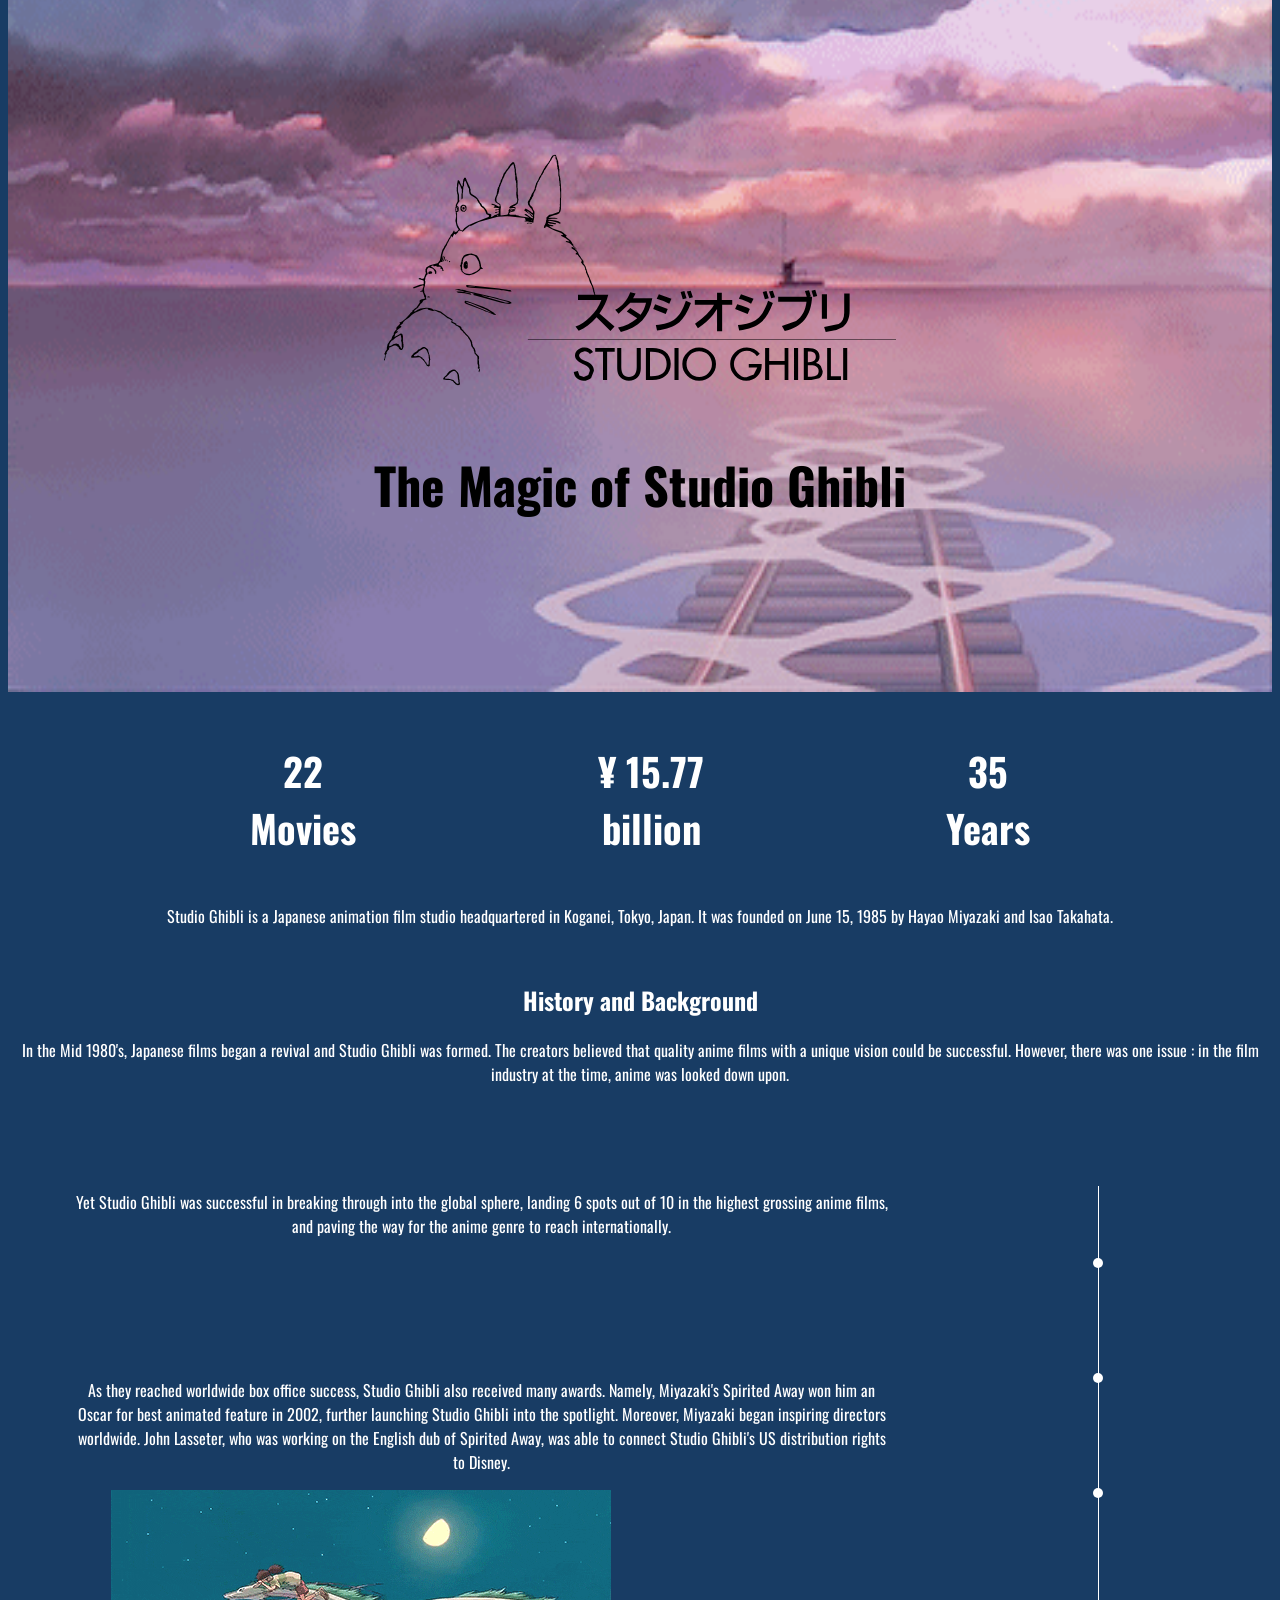
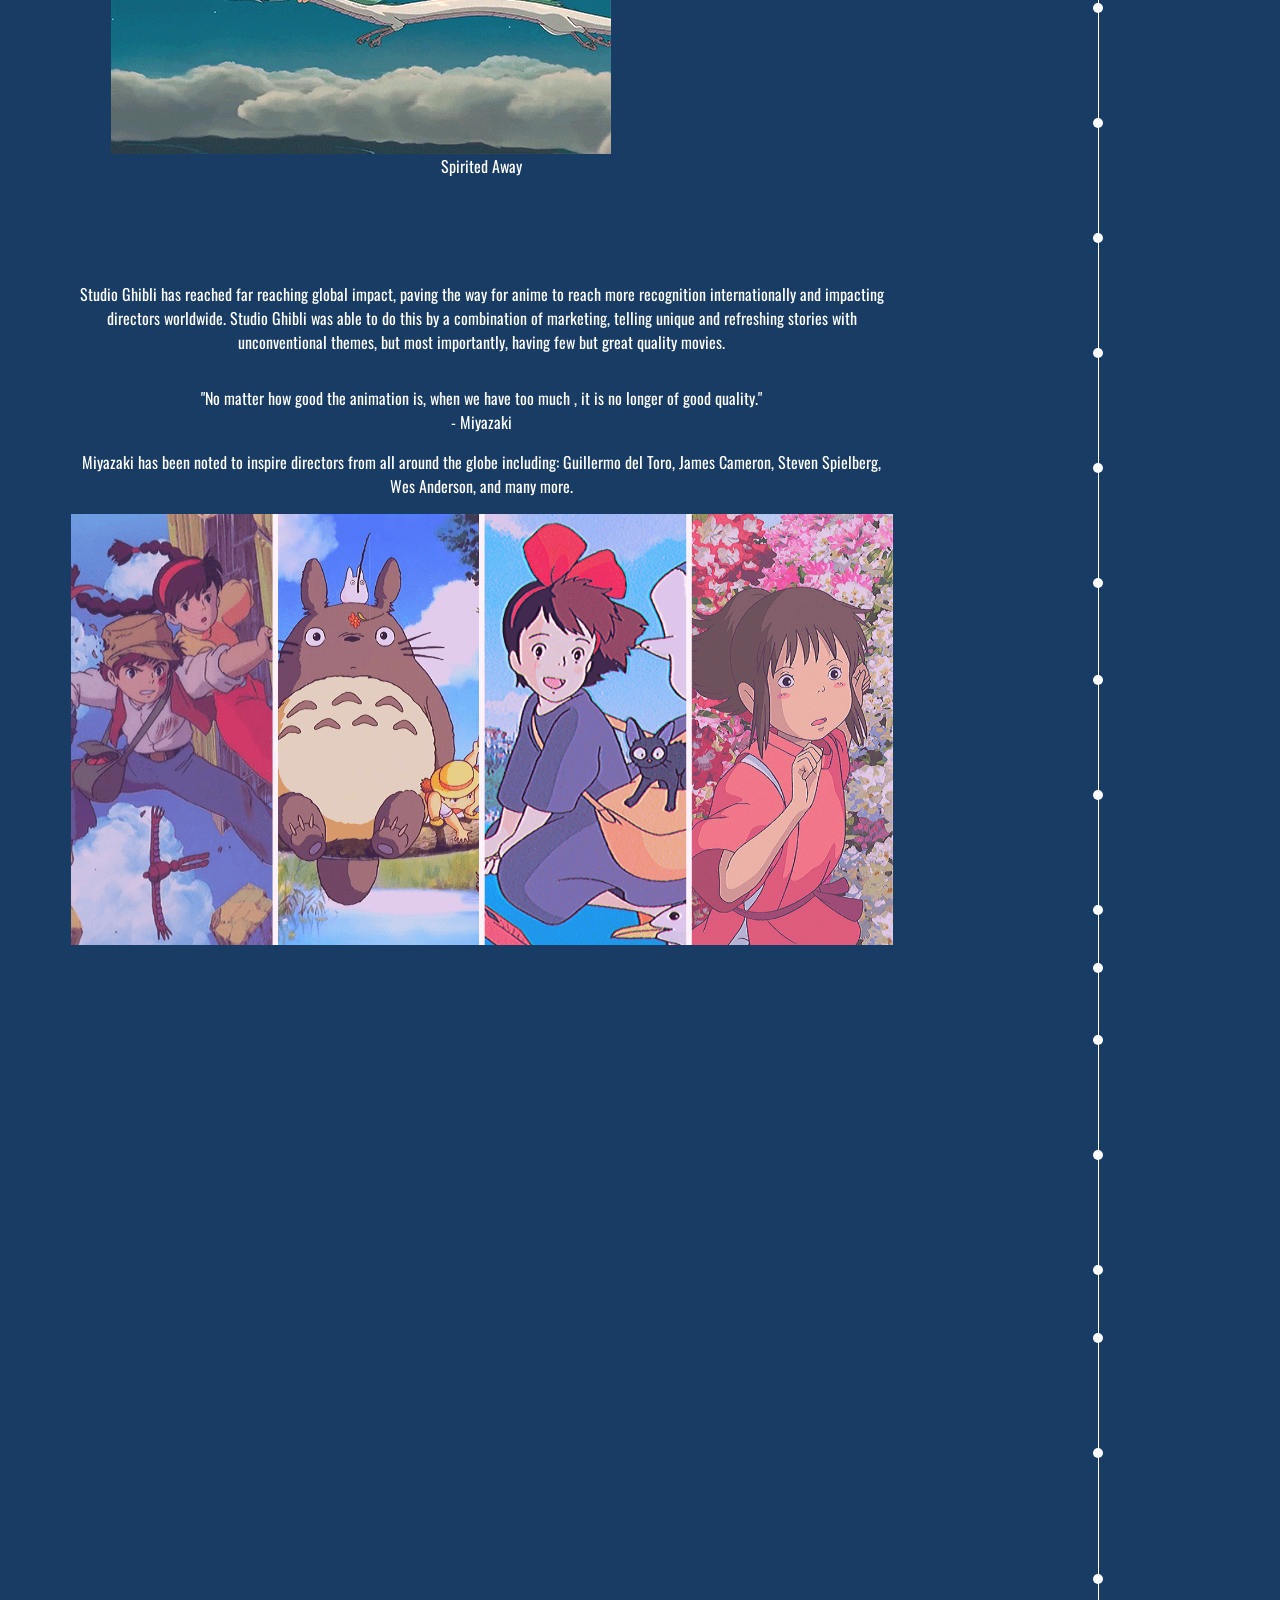
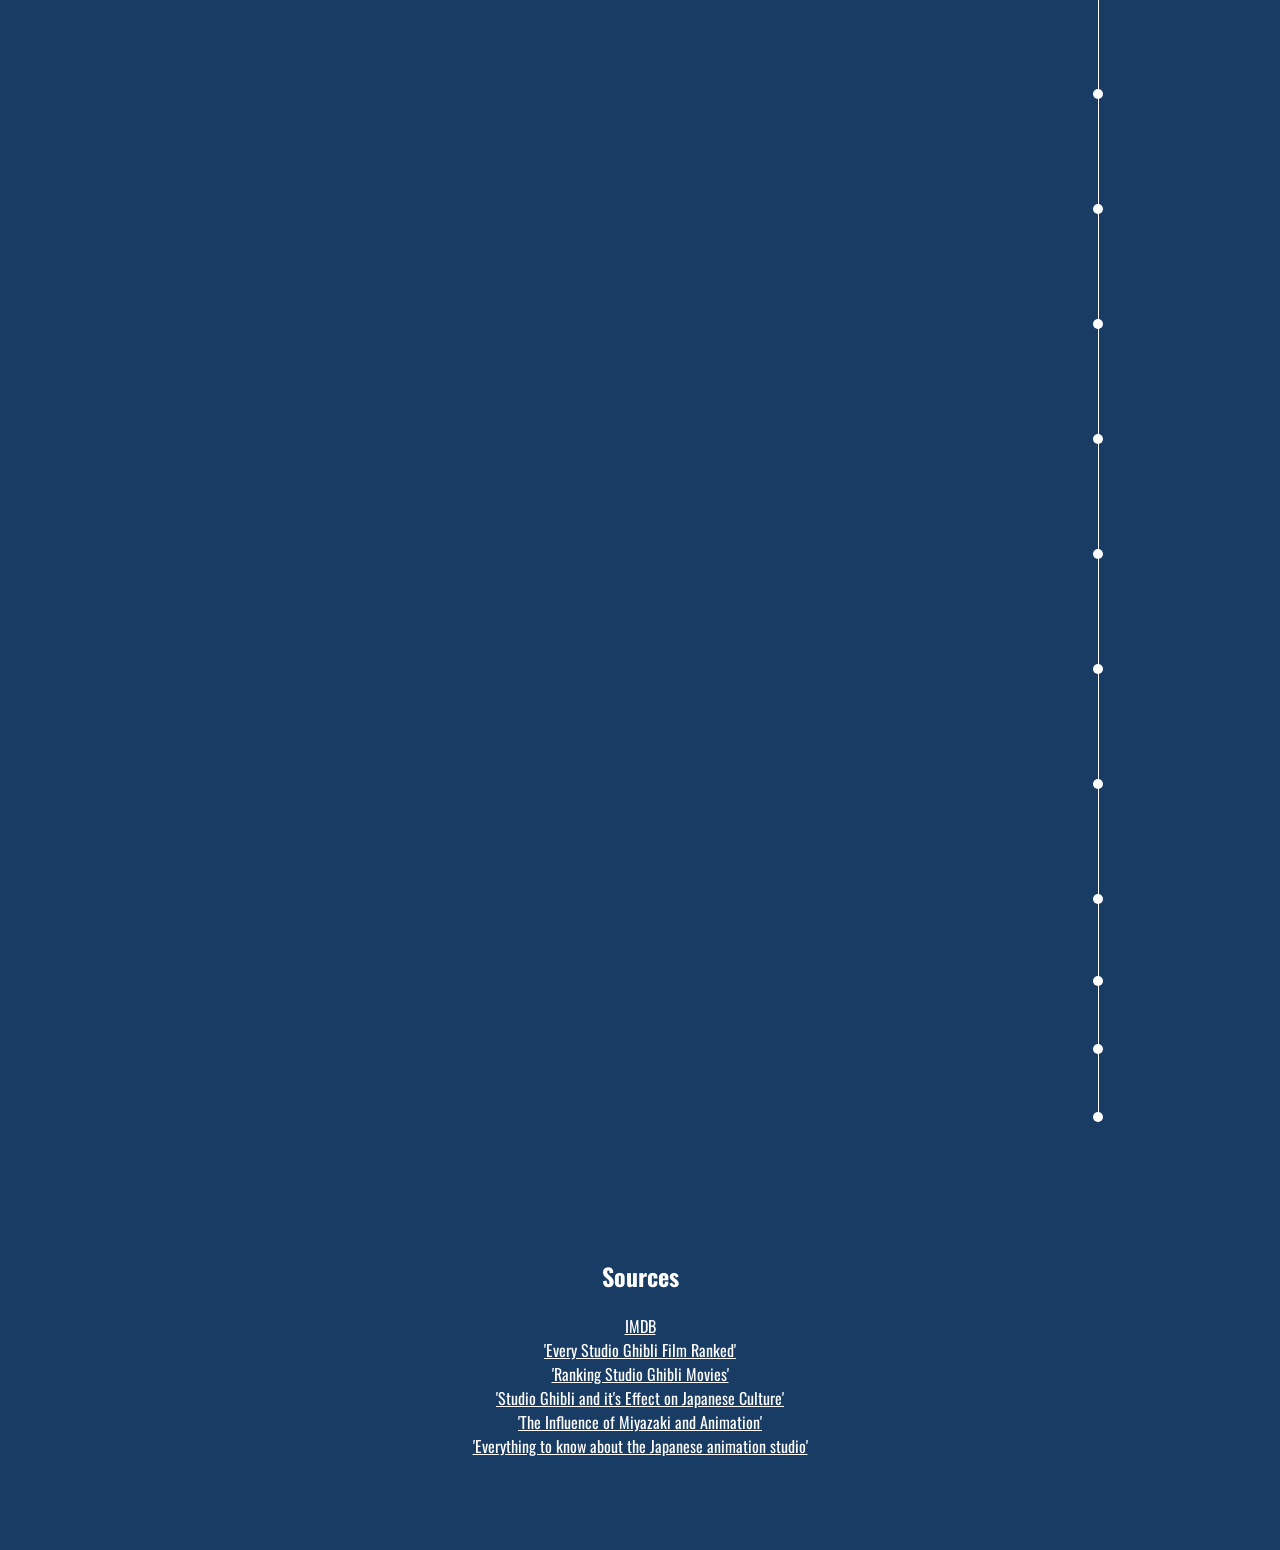
==== commit 524f9772: "typo" ====
--- a/index.html
+++ b/index.html
@@ -85,7 +85,7 @@
                 <div id = 'RTDisney'> </div>
             </div> 
             <p class = 'information'> "No matter how good the animation is, when we have too much , it is no longer of good quality." <br> - Miyazaki</p>
-            <p class = 'information'> Miyazaki has been noted to inspire directors from all around the glob including: Guillermo del Toro, James Cameron, Steven Spielberg, Wes Anderson, and many more.</p>
+            <p class = 'information'> Miyazaki has been noted to inspire directors from all around the globe including: Guillermo del Toro, James Cameron, Steven Spielberg, Wes Anderson, and many more.</p>
             <div class = 'lastpic'> 
                 <img id = 'characters' src = 'images/characters.png'> 
             </div>
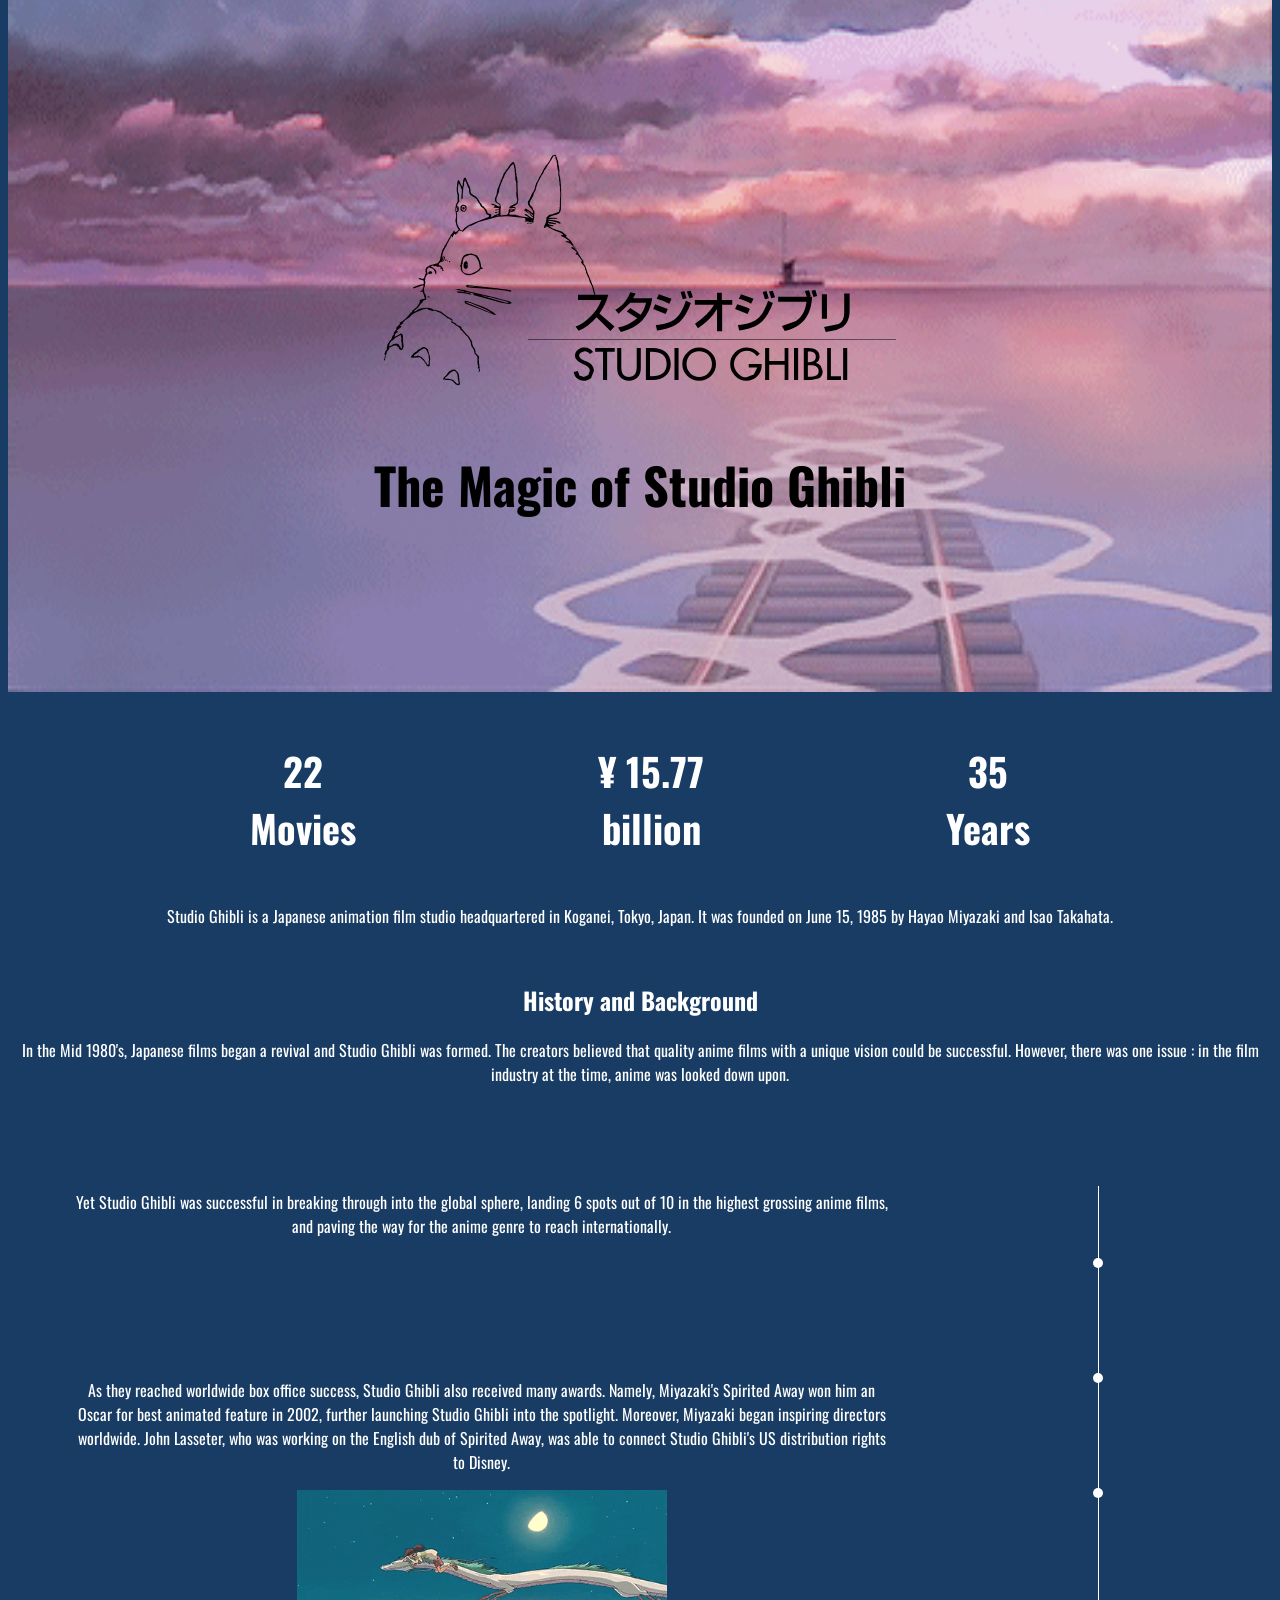
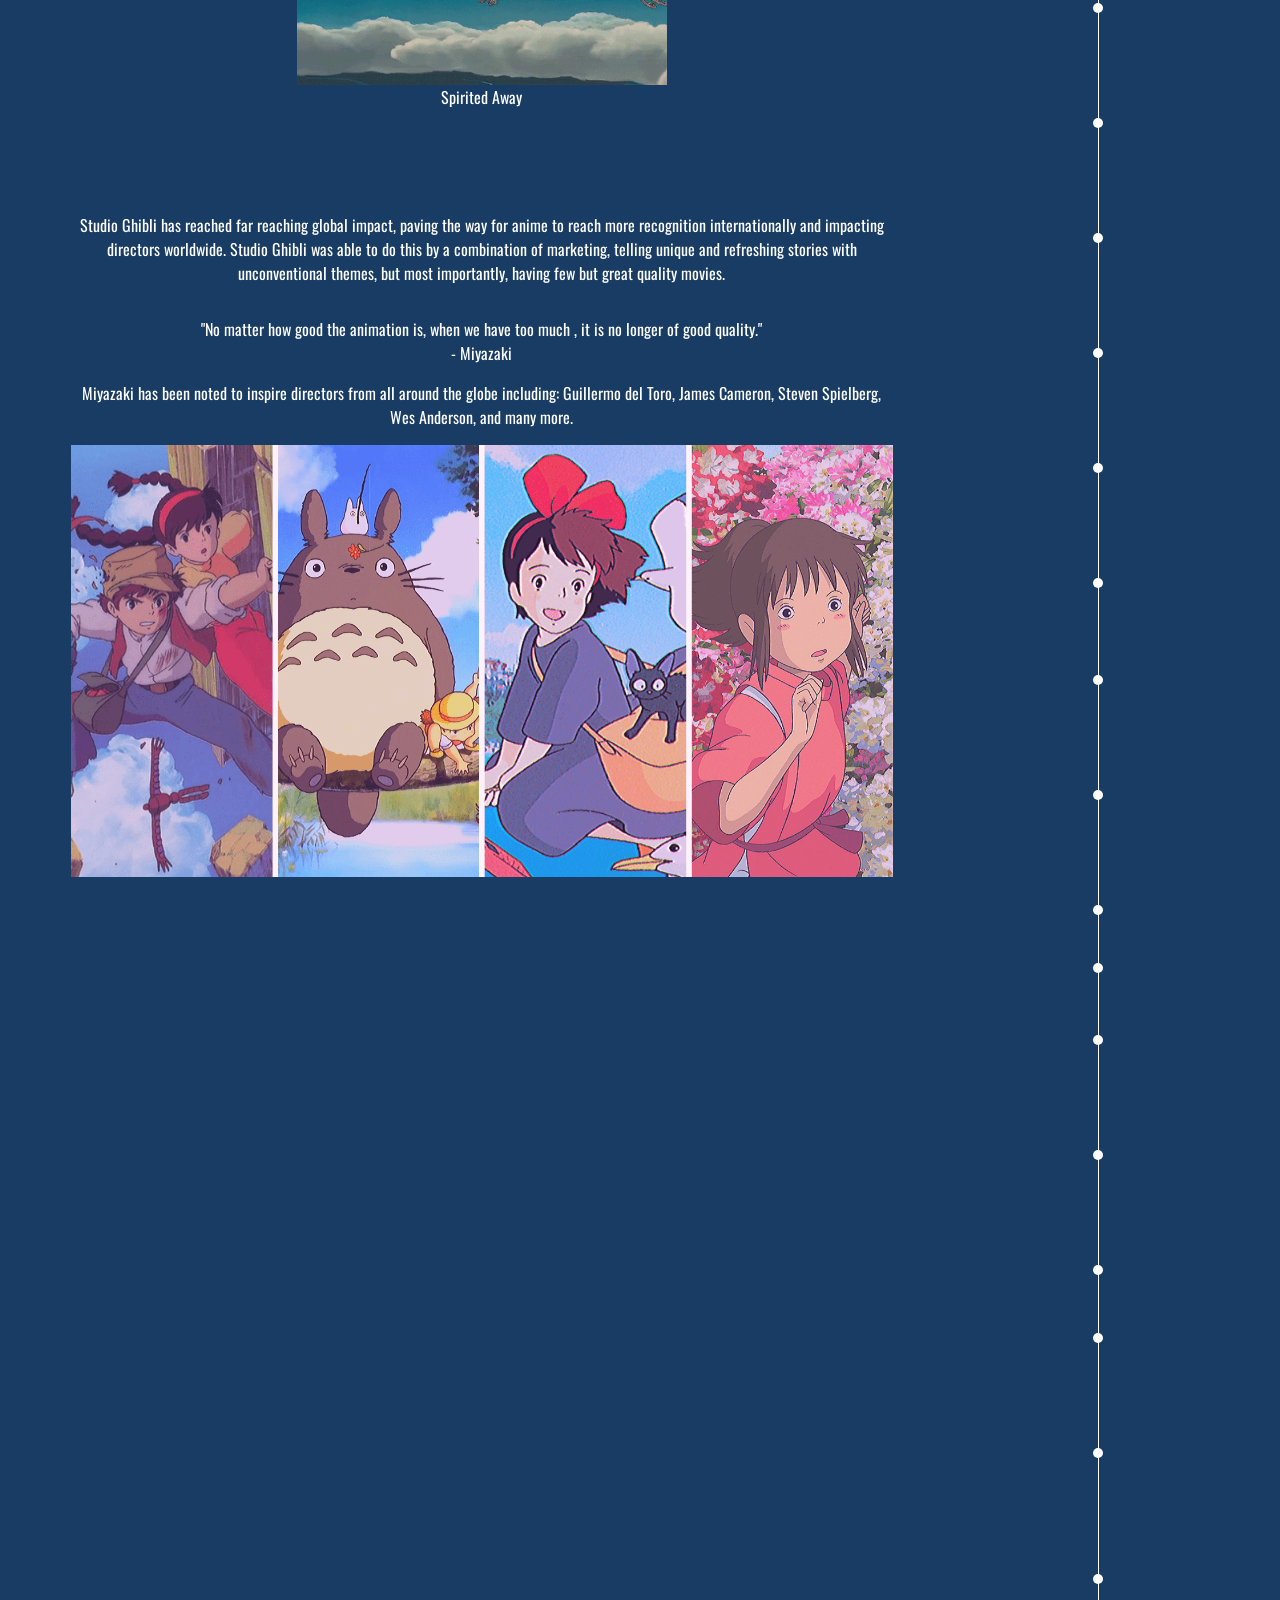
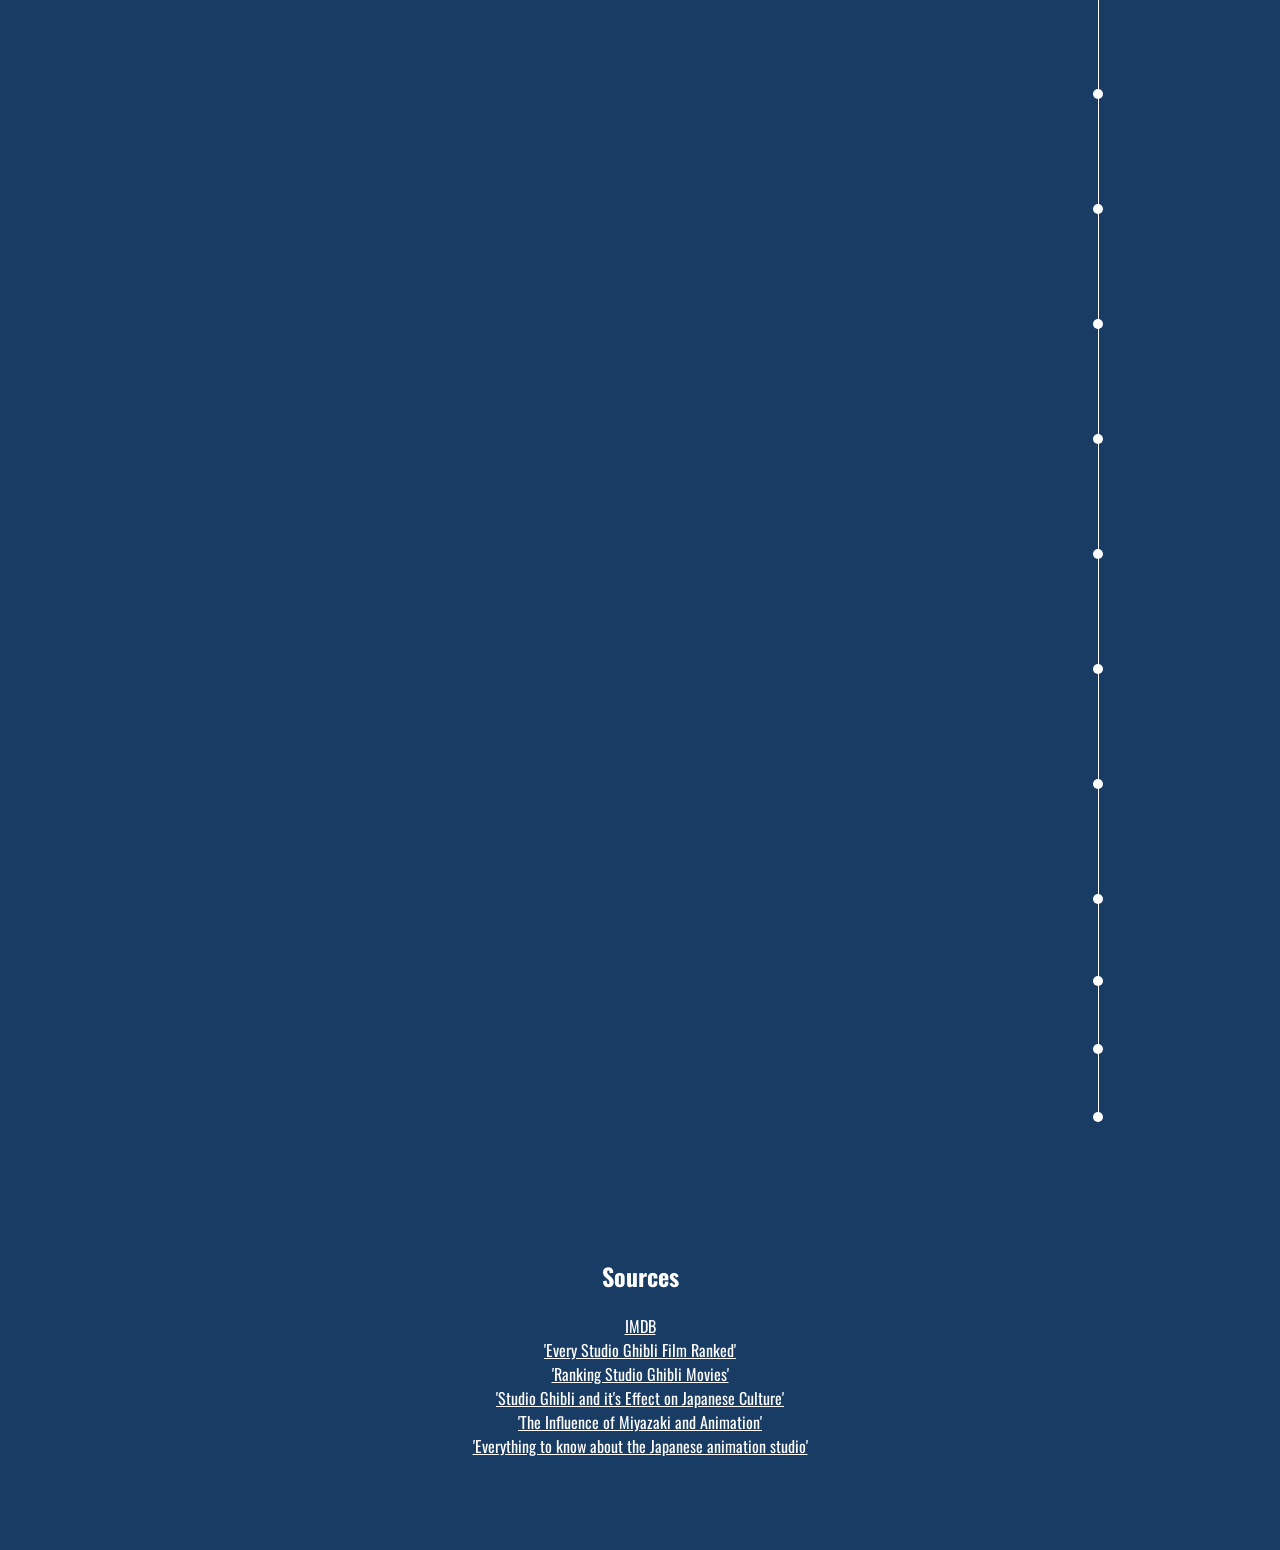
==== commit 7f95f9e3: "typo" ====
--- a/index.html
+++ b/index.html
@@ -66,7 +66,7 @@
 
           </p>
             <figure>
-                <img id = 'images/spiritedgif' src = 'images/spiritedgif.gif'>
+                <img id = 'spiritedgif' src = 'images/spiritedgif.gif'>
                 <figcaption> Spirited Away</figcaption>
             </figure>
             <br>
